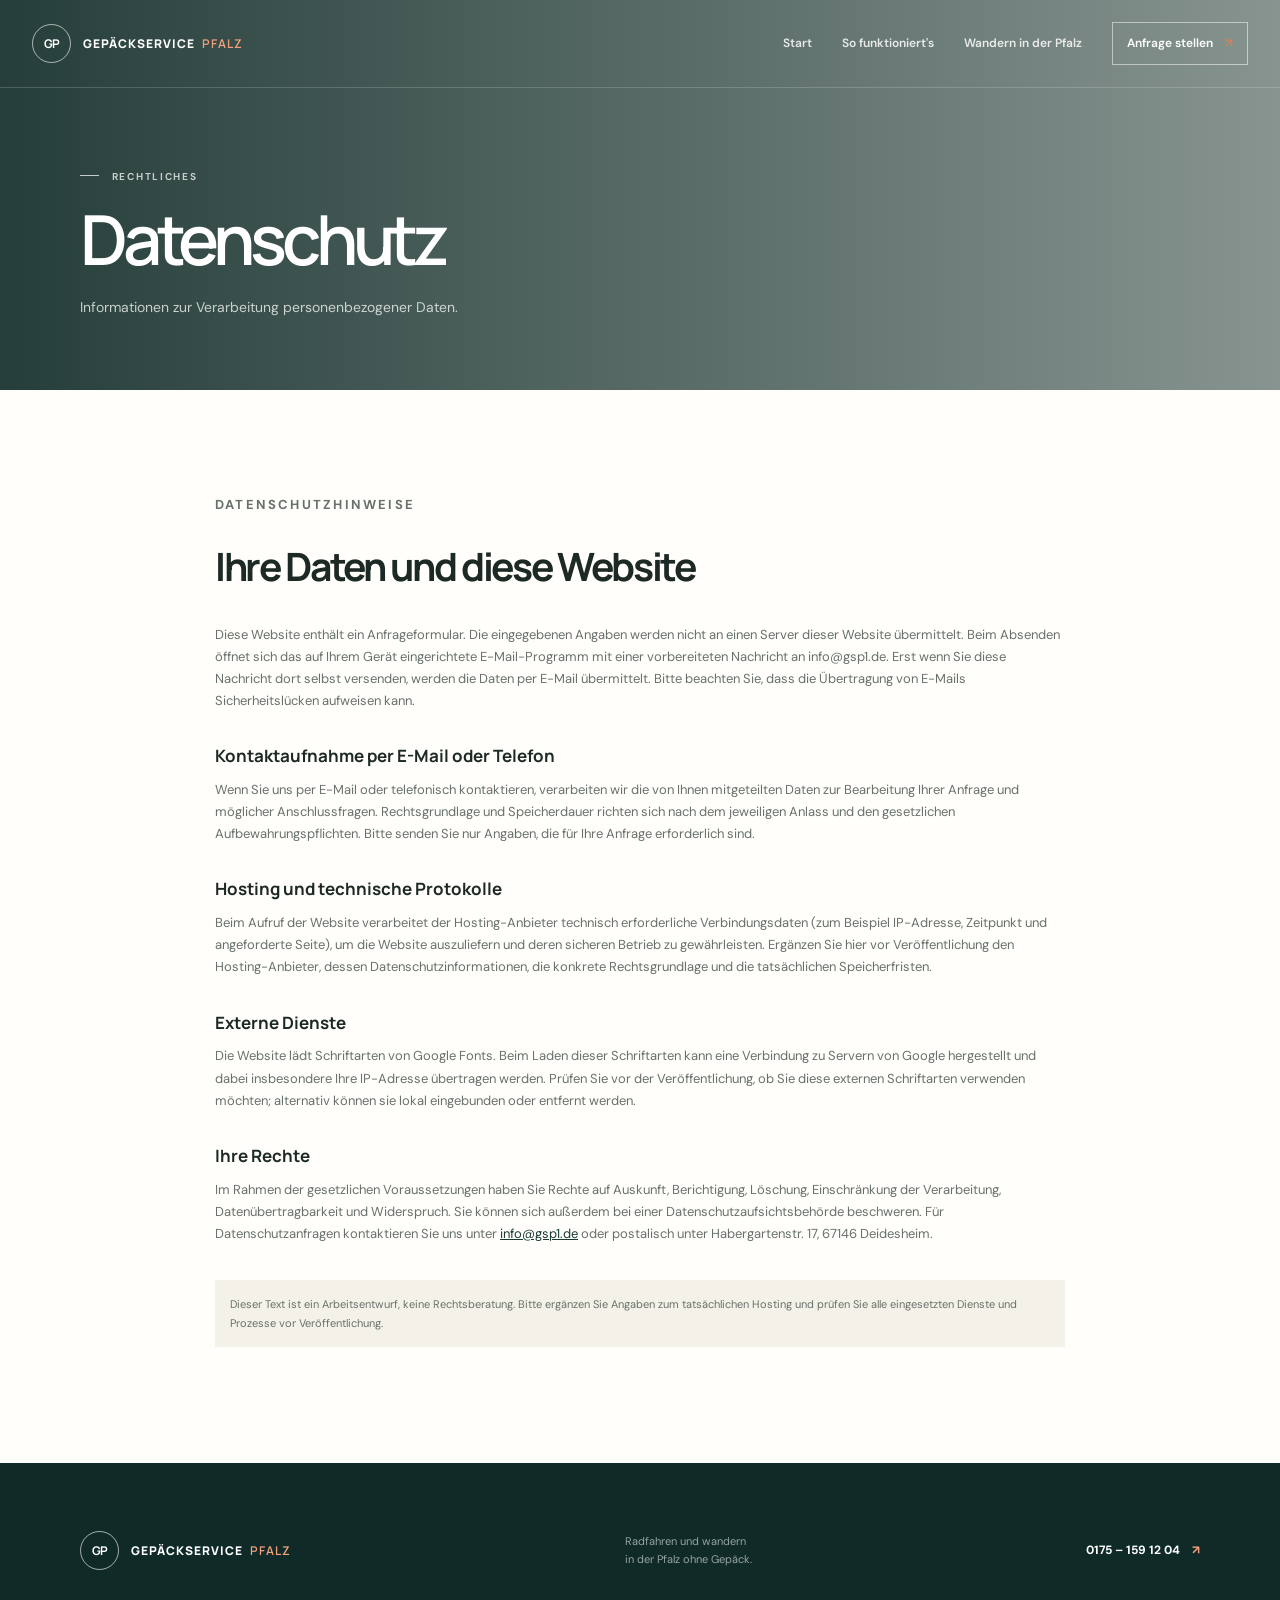
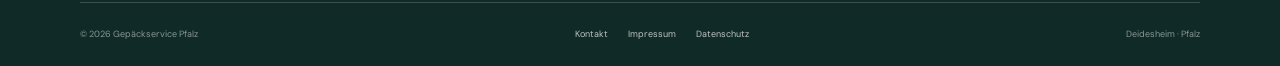
==== datenschutz.html @ d26957d1 "Build professional Pfalz luggage service website from supplied business content" ====
<!doctype html>
<html lang="de">
<head><meta charset="utf-8"><meta name="viewport" content="width=device-width, initial-scale=1"><meta name="theme-color" content="#183b35"><title>Datenschutzhinweise | Gepäckservice Pfalz</title><link rel="preconnect" href="https://fonts.googleapis.com"><link rel="preconnect" href="https://fonts.gstatic.com" crossorigin><link href="https://fonts.googleapis.com/css2?family=DM+Sans:wght@400;500;600;700&family=Manrope:wght@400;500;600;700;800&display=swap" rel="stylesheet"><link rel="stylesheet" href="styles.css"></head>
<body><header class="site-header"><a class="brand" href="index.html" aria-label="Gepäckservice Pfalz – Startseite"><span class="brand-icon" aria-hidden="true">GP</span><span class="brand-copy">GEPÄCKSERVICE <b>PFALZ</b></span></a><button class="menu-toggle" aria-expanded="false" aria-controls="main-nav" aria-label="Navigation öffnen"><span></span><span></span><span></span></button><nav class="main-nav" id="main-nav" aria-label="Hauptnavigation"><a href="index.html">Start</a><a href="leistungen.html">So funktioniert's</a><a href="wandern.html">Wandern in der Pfalz</a><a class="nav-button" href="kontakt.html">Anfrage stellen <span aria-hidden="true">↗</span></a></nav></header>
<main><section class="page-hero legal-hero"><div class="container page-hero-content"><p class="eyebrow eyebrow-light"><span></span> Rechtliches</p><h1>Datenschutz</h1><p>Informationen zur Verarbeitung personenbezogener Daten.</p></div></section><section class="container legal-content section-pad"><p class="eyebrow">Datenschutzhinweise</p><h2>Ihre Daten und diese Website</h2><p>Diese Website enthält ein Anfrageformular. Die eingegebenen Angaben werden nicht an einen Server dieser Website übermittelt. Beim Absenden öffnet sich das auf Ihrem Gerät eingerichtete E-Mail-Programm mit einer vorbereiteten Nachricht an info@gsp1.de. Erst wenn Sie diese Nachricht dort selbst versenden, werden die Daten per E-Mail übermittelt. Bitte beachten Sie, dass die Übertragung von E-Mails Sicherheitslücken aufweisen kann.</p><h3>Kontaktaufnahme per E-Mail oder Telefon</h3><p>Wenn Sie uns per E-Mail oder telefonisch kontaktieren, verarbeiten wir die von Ihnen mitgeteilten Daten zur Bearbeitung Ihrer Anfrage und möglicher Anschlussfragen. Rechtsgrundlage und Speicherdauer richten sich nach dem jeweiligen Anlass und den gesetzlichen Aufbewahrungspflichten. Bitte senden Sie nur Angaben, die für Ihre Anfrage erforderlich sind.</p><h3>Hosting und technische Protokolle</h3><p>Beim Aufruf der Website verarbeitet der Hosting-Anbieter technisch erforderliche Verbindungsdaten (zum Beispiel IP-Adresse, Zeitpunkt und angeforderte Seite), um die Website auszuliefern und deren sicheren Betrieb zu gewährleisten. Ergänzen Sie hier vor Veröffentlichung den Hosting-Anbieter, dessen Datenschutzinformationen, die konkrete Rechtsgrundlage und die tatsächlichen Speicherfristen.</p><h3>Externe Dienste</h3><p>Die Website lädt Schriftarten von Google Fonts. Beim Laden dieser Schriftarten kann eine Verbindung zu Servern von Google hergestellt und dabei insbesondere Ihre IP-Adresse übertragen werden. Prüfen Sie vor der Veröffentlichung, ob Sie diese externen Schriftarten verwenden möchten; alternativ können sie lokal eingebunden oder entfernt werden.</p><h3>Ihre Rechte</h3><p>Im Rahmen der gesetzlichen Voraussetzungen haben Sie Rechte auf Auskunft, Berichtigung, Löschung, Einschränkung der Verarbeitung, Datenübertragbarkeit und Widerspruch. Sie können sich außerdem bei einer Datenschutzaufsichtsbehörde beschweren. Für Datenschutzanfragen kontaktieren Sie uns unter <a href="mailto:info@gsp1.de">info@gsp1.de</a> oder postalisch unter Habergartenstr. 17, 67146 Deidesheim.</p><p class="legal-review">Dieser Text ist ein Arbeitsentwurf, keine Rechtsberatung. Bitte ergänzen Sie Angaben zum tatsächlichen Hosting und prüfen Sie alle eingesetzten Dienste und Prozesse vor Veröffentlichung.</p></section></main>
<footer class="site-footer"><div class="container footer-main"><a class="brand" href="index.html"><span class="brand-icon" aria-hidden="true">GP</span><span class="brand-copy">GEPÄCKSERVICE <b>PFALZ</b></span></a><p>Radfahren und wandern<br>in der Pfalz ohne Gepäck.</p><a class="footer-call" href="tel:+491751591204">0175 – 159 12 04 <span aria-hidden="true">↗</span></a></div><div class="container footer-bottom"><span>© 2026 Gepäckservice Pfalz</span><div><a href="kontakt.html">Kontakt</a><a href="impressum.html">Impressum</a><a href="datenschutz.html">Datenschutz</a></div><span>Deidesheim · Pfalz</span></div></footer><script src="script.js"></script></body></html>
---- styles.css ----
:root{--forest:#183b35;--deep:#102b27;--cream:#f3f1e8;--paper:#fffefa;--coral:#e27b4f;--ink:#1d2925;--muted:#68716b;--line:#dedfd6;--heading:"Manrope",sans-serif;--body:"DM Sans",sans-serif}*{box-sizing:border-box}html{scroll-behavior:smooth}body{margin:0;background:var(--paper);color:var(--ink);font:16px/1.7 var(--body);-webkit-font-smoothing:antialiased}a{color:inherit}.container{width:min(1120px,calc(100% - 64px));margin-inline:auto}.site-header{position:absolute;z-index:5;inset:0 0 auto;display:flex;align-items:center;justify-content:space-between;min-height:88px;padding:0 max(32px,calc((100% - 1320px)/2));border-bottom:1px solid #ffffff2b;color:white}.brand{display:inline-flex;align-items:center;gap:12px;color:inherit;text-decoration:none}.brand-icon{display:grid;width:39px;height:39px;place-items:center;border:1px solid #ffffff9c;border-radius:50%;font:700 12px var(--heading);letter-spacing:-.08em}.brand-copy{font:800 12px var(--heading);letter-spacing:.08em}.brand-copy b{margin-left:5px;color:#f2a17e;font-weight:600}.main-nav{display:flex;align-items:center;gap:30px}.main-nav a{position:relative;color:#ffffffd9;font-size:12px;font-weight:600;text-decoration:none}.main-nav a:not(.nav-button)::after{position:absolute;right:0;bottom:-8px;left:0;height:1px;background:var(--coral);content:"";transform:scaleX(0);transform-origin:left;transition:transform .2s}.main-nav a.active::after,.main-nav a:not(.nav-button):hover::after{transform:scaleX(1)}.main-nav .nav-button{padding:10px 14px;border:1px solid #ffffff83;color:white}.nav-button span,.button span,.footer-call span{margin-left:9px;color:var(--coral)}.menu-toggle{display:none}.hero{position:relative;display:flex;min-height:700px;align-items:center;overflow:hidden;background:var(--deep);color:white}.hero-photo{position:absolute;inset:0;background:linear-gradient(90deg,#102b27ed 0%,#102b2794 49%,#102b272b 100%),url("https://images.unsplash.com/photo-1470252649378-9c29740c9fa8?auto=format&fit=crop&w=2200&q=85") center 55%/cover}.hero-content{position:relative;padding-top:74px}.eyebrow{margin:0 0 18px;color:var(--forest);font-size:10px;font-weight:700;letter-spacing:.17em;line-height:1.5;text-transform:uppercase}.eyebrow-light{color:#ffffffba}.eyebrow>span:first-child{display:inline-block;width:19px;height:1px;margin:0 9px 4px 0;background:currentColor}h1,h2,h3,p{margin-top:0}h1,h2,h3{font-family:var(--heading)}.hero h1,.page-hero h1{margin:0;font-size:clamp(50px,7vw,83px);font-weight:600;letter-spacing:-.075em;line-height:1.06}.hero h1 em,.page-hero h1 em,h2 em{color:var(--coral);font-style:normal}.hero-lead{max-width:460px;margin:26px 0 0;color:#ffffffc9;font-size:17px}.hero-actions{display:flex;align-items:center;gap:28px;margin-top:32px}.button{display:inline-flex;min-height:49px;align-items:center;justify-content:center;padding:0 20px;border:0;border-radius:1px;font:700 12px var(--body);text-decoration:none;cursor:pointer;transition:transform .2s,background .2s}.button:hover{transform:translateY(-2px)}.button-coral{background:var(--coral);color:white}.button-coral:hover{background:#d66b41}.button-light{background:var(--cream);color:var(--forest)}.button-light span{color:var(--coral)}.link-light{color:white;font-size:12px;font-weight:700;text-decoration:none}.link-light span{margin-left:8px;color:#f2a17e}.hero-caption{position:absolute;right:max(32px,calc((100% - 1320px)/2));bottom:50px;display:flex;align-items:center;gap:12px;color:#ffffffc2;font-size:10px;letter-spacing:.04em}.hero-caption span{width:30px;height:1px;background:var(--coral)}.hero-count{position:absolute;bottom:50px;left:max(32px,calc((100% - 1320px)/2));display:flex;align-items:center;gap:10px;color:#ffffffa8;font-size:10px;letter-spacing:.12em}.hero-count i{width:36px;height:1px;background:#ffffff75}.section-pad{padding-block:105px}.intro{display:grid;grid-template-columns:1fr 2fr .65fr;gap:35px;align-items:start}.section-kicker{display:flex;flex-direction:column;gap:32px}.section-kicker .eyebrow{margin-top:5px}.micro-label{color:#9a9d92;font-size:9px;letter-spacing:.12em}.intro h2,.section-heading h2,.how-grid h2,.season h2,.route-inner h2,.service-intro h2,.booking-grid h2,.contact-details h2,.inquiry-form h2,.hiking-content h2,.hiking-note h2{margin-bottom:0;font-size:clamp(37px,4vw,54px);font-weight:600;letter-spacing:-.07em;line-height:1.13}.intro-main>p{max-width:590px;margin:24px 0;color:var(--muted);font-size:14px}.text-link{color:var(--forest);font-size:12px;font-weight:700;text-decoration:none}.text-link span{margin-left:8px;color:var(--coral);transition:transform .2s}.text-link:hover span{display:inline-block;transform:translateX(4px)}.intro-aside{align-self:end;padding:20px 0 4px 23px;border-left:1px solid var(--line)}.spark{color:var(--coral);font-size:26px}.intro-aside p{margin:8px 0 0;color:var(--forest);font:700 13px/1.5 var(--heading)}.benefits{background:var(--cream)}.section-heading{display:flex;align-items:end;justify-content:space-between;margin-bottom:44px}.section-heading .eyebrow{margin-bottom:13px}.heading-note{max-width:270px;margin:0 0 7px;color:var(--muted);font-size:13px}.benefit-grid{display:grid;grid-template-columns:repeat(3,1fr);gap:22px}.benefit{position:relative;min-height:245px;padding:26px 25px;background:var(--paper)}.benefit-no{position:absolute;top:24px;right:23px;color:#9a9d92;font-size:10px;letter-spacing:.1em}.benefit-icon{display:block;margin:10px 0 28px;color:var(--coral);font-size:28px}.benefit h3,.steps h3{margin-bottom:9px;font-size:17px;letter-spacing:-.04em}.benefit p,.steps p{margin:0;color:var(--muted);font-size:12px}.how-section,.booking-band,.contact-strip,.hiking-note{background:var(--forest);color:white}.how-grid{display:grid;grid-template-columns:1fr 1fr;gap:100px;align-items:center}.how-grid .eyebrow{margin-bottom:15px}.how-copy{max-width:430px;margin:22px 0 24px;color:#ffffffad;font-size:13px}.steps{border-top:1px solid #ffffff45}.steps article{display:grid;grid-template-columns:36px 1fr;gap:17px;padding:20px 0;border-bottom:1px solid #ffffff45}.steps article>span,.timeline article>span{padding-top:2px;color:#f2a17e;font-size:10px;font-weight:700;letter-spacing:.12em}.steps h3{color:white}.steps p{color:#ffffffa8}.season{display:grid;grid-template-columns:.6fr 1.15fr 1fr;gap:44px;align-items:center}.season-mark{display:grid;width:108px;height:108px;place-items:center;border:1px solid #d5d9cd;border-radius:50%;color:var(--forest);font:700 13px var(--heading);letter-spacing:.06em}.season h2{font-size:clamp(34px,3.8vw,47px)}.season .eyebrow{margin-bottom:12px}.season-copy p{margin:0 0 17px;color:var(--muted);font-size:13px}.route-band{padding:85px 0;background:#f0eee3}.route-inner{display:grid;grid-template-columns:1fr 1fr;gap:70px;align-items:center}.route-inner .eyebrow{margin-bottom:13px}.route-inner h2{font-size:clamp(38px,4vw,51px)}.route-inner>div:first-child>p:not(.eyebrow){max-width:470px;margin:20px 0;color:var(--muted);font-size:13px}.route-graphic{position:relative;min-height:330px;overflow:hidden;background:#e6e8d5}.route-graphic::before{position:absolute;inset:-20% 5%;border:28px solid #c8d89c;border-radius:48% 58% 45% 50%;content:"";transform:rotate(-30deg)}.route-graphic::after{position:absolute;inset:-15% -22% 10% 47%;border:2px solid #b5c8d1;border-radius:50%;content:"";transform:rotate(-25deg)}.route-label{position:absolute;z-index:2;color:#56614e;font-size:9px;font-weight:700;letter-spacing:.08em}.route-north{top:12%;left:17%}.route-mid{top:48%;left:38%;transform:rotate(-53deg)}.route-south{right:7%;bottom:12%;font-size:8px}.route-dot{position:absolute;z-index:3;width:12px;height:12px;border:3px solid white;border-radius:50%;background:var(--coral);box-shadow:0 1px 5px #0003}.dot-north{top:22%;left:27%}.dot-mid{top:52%;left:51%}.dot-south{right:18%;bottom:21%}.route-line{position:absolute;top:25%;left:29%;width:48%;height:49%;border-right:2px dashed var(--forest);border-bottom:2px dashed var(--forest);border-radius:0 0 65% 0;transform:rotate(-12deg)}.quote-cta{padding:57px 0;background:var(--deep);color:white}.quote-inner{display:grid;grid-template-columns:65px 1fr auto;gap:20px;align-items:center}.quote-symbol{color:var(--coral);font:90px/.9 Georgia,serif}.quote-inner>p{margin:0;font:600 clamp(21px,2.7vw,33px)/1.35 var(--heading);letter-spacing:-.05em}.quote-inner>p em{color:#f2a17e;font-style:normal}.partner{display:flex;min-height:100px;align-items:center;justify-content:center;gap:12px;border-bottom:1px solid var(--line)}.partner p{margin:0;color:var(--muted);font-size:11px}.partner a{color:var(--forest);font-size:12px;font-weight:700;text-decoration:none}.partner a span{color:var(--coral)}.site-footer{padding-top:35px;background:var(--deep);color:white}.footer-main{display:flex;min-height:105px;align-items:center;justify-content:space-between;border-bottom:1px solid #ffffff2c}.footer-main>p{margin:0;color:#ffffff91;font-size:11px}.footer-call{font-size:12px;font-weight:700;text-decoration:none}.footer-call span{color:#f2a17e}.footer-bottom{display:flex;min-height:63px;align-items:center;justify-content:space-between;color:#ffffff80;font-size:9px}.footer-bottom>div{display:flex;gap:20px}.footer-bottom a{color:#ffffffb8;text-decoration:none}.page-hero{position:relative;display:flex;min-height:500px;align-items:flex-end;overflow:hidden;padding:145px 0 70px;background:linear-gradient(90deg,#102b27e8,#102b2780),url("https://images.unsplash.com/photo-1470252649378-9c29740c9fa8?auto=format&fit=crop&w=2000&q=80") center 53%/cover;color:white}.page-hero-content{position:relative}.page-hero h1{font-size:clamp(47px,6vw,69px)}.page-hero-content>p:not(.eyebrow){max-width:480px;margin:21px 0 0;color:#ffffffbd;font-size:14px}.page-number{position:absolute;right:0;bottom:0;color:#ffffff9c;font-size:9px;letter-spacing:.14em}.service-detail{display:grid;grid-template-columns:.8fr 1.2fr;gap:90px}.service-intro .eyebrow{margin-bottom:14px}.service-intro>p:not(.eyebrow){max-width:390px;margin-top:23px;color:var(--muted);font-size:13px}.timeline{border-top:1px solid var(--line)}.timeline article{display:grid;grid-template-columns:40px 1fr;gap:20px;padding:25px 0;border-bottom:1px solid var(--line)}.timeline h3{margin-bottom:7px;font-size:17px}.timeline p{margin-bottom:9px;color:var(--muted);font-size:12px}.timeline small{color:var(--forest);font-size:10px;font-weight:700}.booking-grid{display:grid;grid-template-columns:1fr 1fr;gap:90px;align-items:center;padding-block:75px}.booking-grid .eyebrow{margin-bottom:13px}.booking-grid>div:last-child>p{color:#ffffffb3;font-size:13px}.booking-grid .button{margin-top:7px}.advantage-list{max-width:850px;margin-left:auto;border-top:1px solid var(--line)}.advantage-list article{display:grid;grid-template-columns:54px 1fr;gap:18px;padding:20px 0;border-bottom:1px solid var(--line)}.advantage-list article>span{color:var(--coral);font-size:10px;font-weight:700}.advantage-list p{max-width:700px;margin:0;color:var(--muted);font-size:13px}.contact-strip{padding:58px 0}.contact-strip-inner{display:flex;align-items:center;justify-content:space-between}.contact-strip .eyebrow{margin-bottom:10px}.contact-strip h2{font-size:39px}.contact-layout{display:grid;grid-template-columns:.75fr 1.25fr;gap:75px;align-items:start}.contact-details h2{margin-bottom:20px}.contact-details>p:not(.eyebrow){color:var(--muted);font-size:13px}.contact-detail{position:relative;display:block;padding:18px 34px 18px 0;border-bottom:1px solid var(--line);text-decoration:none}.contact-detail>span,.address-block>span{display:block;margin-bottom:4px;color:#858b82;font-size:9px;font-weight:700;letter-spacing:.12em}.contact-detail strong{color:var(--forest);font:700 15px var(--heading)}.contact-detail i{position:absolute;right:3px;bottom:20px;color:var(--coral);font-style:normal}.address-block{padding-top:19px}.address-block p{margin:5px 0;color:var(--forest);font-size:13px}.contact-hours{margin-top:22px;padding:16px;background:var(--cream);font-size:11px!important}.contact-hours b{color:var(--forest)}.inquiry-form{padding:34px;background:var(--cream)}.inquiry-form .eyebrow{margin-bottom:9px}.inquiry-form h2{margin-bottom:26px;font-size:35px}.form-grid{display:grid;grid-template-columns:1fr 1fr;gap:0 16px}.form-row{margin-bottom:16px}.form-wide{grid-column:1/-1}.form-row label{display:block;margin-bottom:6px;color:var(--forest);font-size:11px;font-weight:700}.form-row label span{color:var(--coral)}.form-row input,.form-row textarea{display:block;width:100%;padding:11px 12px;border:1px solid #d5d7cd;border-radius:0;outline:none;background:var(--paper);color:var(--ink);font:13px var(--body)}.form-row input:focus,.form-row textarea:focus{border-color:var(--forest);box-shadow:0 0 0 2px #183b3514}.form-row textarea{resize:vertical}.form-privacy{margin:0 0 16px;color:var(--muted);font-size:10px}.form-status{margin:12px 0 0;color:var(--forest);font-size:11px}.hiking-hero{background-image:linear-gradient(90deg,#102b27e8,#102b2770),url("https://images.unsplash.com/photo-1470770841072-f978cf4d019e?auto=format&fit=crop&w=2000&q=80")}.hiking-content{display:grid;grid-template-columns:.9fr 1.1fr;gap:90px}.hiking-content>div:last-child p{color:var(--muted);font-size:13px}.hiking-content .text-link{display:inline-block;margin-top:6px}.hiking-note{padding:65px 0}.hiking-note-inner{display:grid;grid-template-columns:50px 1fr auto;gap:20px;align-items:center}.hiking-note h2{font-size:clamp(30px,3.6vw,43px)}.author-note{padding-block:25px}.author-note p{margin:0;color:var(--muted);font-size:10px}.legal-hero{min-height:390px}.legal-content{max-width:850px}.legal-content h2{margin-bottom:25px;font-size:39px;letter-spacing:-.06em}.legal-content h3{margin:30px 0 8px;font-size:17px}.legal-content p{color:var(--muted);font-size:13px}.legal-content a{color:var(--forest)}.legal-review{margin-top:35px;padding:15px;background:var(--cream);font-size:11px!important}
@media(max-width:850px){.container{width:min(100% - 44px,680px)}.site-header{padding:0 22px}.main-nav{gap:17px}.main-nav a{font-size:10px}.intro{grid-template-columns:.7fr 1.7fr}.intro-aside{grid-column:2}.benefit-grid{grid-template-columns:1fr 1fr}.benefit:last-child{grid-column:1/-1;min-height:190px}.how-grid{gap:45px}.season{grid-template-columns:.45fr 1fr 1fr;gap:25px}.route-inner{gap:35px}.service-detail{gap:45px}.contact-layout{gap:35px}.hiking-content{gap:45px}}
@media(max-width:620px){.container{width:calc(100% - 40px)}.site-header{min-height:68px;padding:10px 20px;align-items:center}.brand-icon{width:34px;height:34px;font-size:11px}.brand-copy{font-size:10px}.menu-toggle{display:flex;width:38px;height:36px;flex-direction:column;align-items:center;justify-content:center;gap:5px;border:1px solid #ffffff83;background:transparent}.menu-toggle span{width:16px;height:1px;background:white}.main-nav{position:absolute;top:68px;right:0;left:0;display:none;align-items:stretch;flex-direction:column;gap:0;padding:8px 20px 17px;background:var(--deep)}.main-nav.open{display:flex}.main-nav a{padding:10px 0;font-size:12px}.main-nav .nav-button{margin-top:6px;padding:9px}.hero{min-height:650px}.hero-photo{background-position:58% center}.hero-content{padding-top:94px}.hero h1,.page-hero h1{font-size:49px}.hero-lead{max-width:360px;font-size:15px}.hero-actions{align-items:flex-start;flex-direction:column;gap:17px}.hero-caption{right:20px;bottom:31px;font-size:8px}.hero-count{bottom:34px;left:20px}.section-pad{padding-block:68px}.intro{display:block}.section-kicker{flex-direction:row;justify-content:space-between;margin-bottom:31px}.micro-label{font-size:8px}.intro-aside{margin-top:30px}.section-heading{align-items:flex-start;flex-direction:column;gap:15px}.heading-note{margin:0}.benefit-grid{grid-template-columns:1fr}.benefit,.benefit:last-child{grid-column:auto;min-height:200px}.how-grid{grid-template-columns:1fr;gap:38px}.season{grid-template-columns:65px 1fr;gap:20px}.season-mark{width:62px;height:62px;font-size:10px}.season-copy{grid-column:2}.route-band{padding:60px 0}.route-inner{grid-template-columns:1fr;gap:30px}.route-graphic{min-height:260px}.quote-cta{padding:40px 0}.quote-inner{grid-template-columns:35px 1fr;gap:12px}.quote-symbol{font-size:58px}.quote-inner>p{font-size:23px}.quote-inner .button{grid-column:2;justify-self:start}.partner{align-items:flex-start;flex-direction:column;justify-content:center;gap:2px;padding:20px 0}.footer-main{align-items:flex-start;flex-direction:column;gap:17px;padding:25px 0}.footer-bottom{align-items:flex-start;flex-direction:column;gap:12px;padding:17px 0}.footer-bottom>div{flex-wrap:wrap;gap:15px}.page-hero{min-height:460px;padding:125px 0 65px}.page-number{right:0;bottom:-36px;font-size:8px}.service-detail,.booking-grid,.hiking-content{grid-template-columns:1fr;gap:35px}.booking-grid{padding-block:60px}.contact-strip-inner{align-items:flex-start;flex-direction:column;gap:22px}.contact-strip h2{font-size:34px}.contact-layout{grid-template-columns:1fr;gap:40px}.inquiry-form{padding:24px 18px}.form-grid{grid-template-columns:1fr}.form-wide{grid-column:auto}.inquiry-form h2{font-size:30px}.hiking-note{padding:45px 0}.hiking-note-inner{grid-template-columns:32px 1fr;gap:12px}.hiking-note .button{grid-column:2;justify-self:start}.legal-content h2{font-size:32px}.legal-hero{min-height:350px}}
@media(prefers-reduced-motion:reduce){*,*::before,*::after{scroll-behavior:auto!important;transition-duration:.01ms!important}}
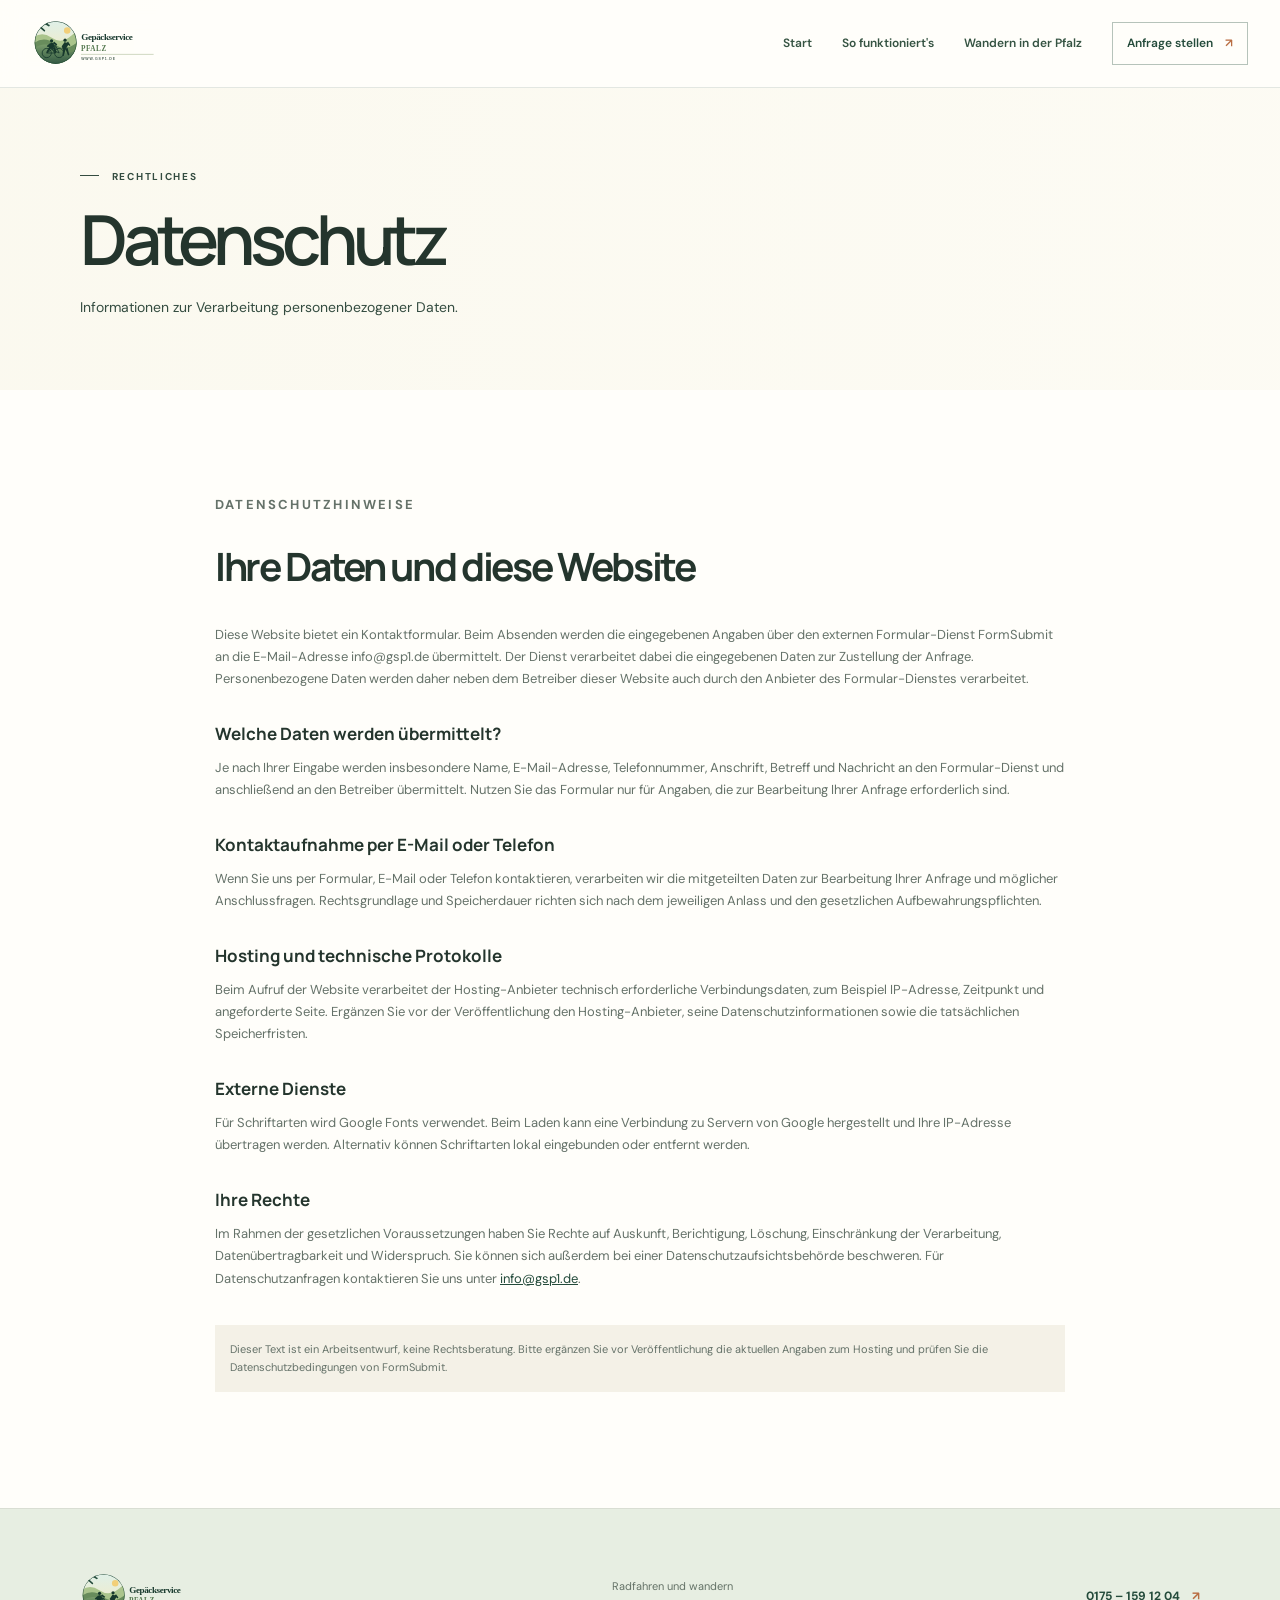
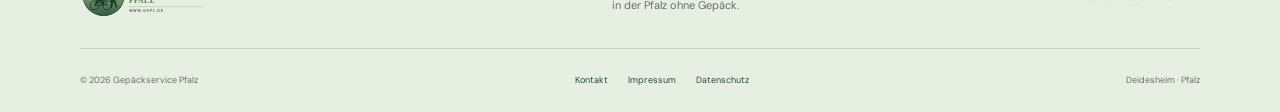
==== commit d4b6eb8d: "Configure server-side email delivery for the contact form with FormSubmit" ====
--- a/datenschutz.html
+++ b/datenschutz.html
@@ -2,5 +2,5 @@
 <html lang="de">
 <head><meta charset="utf-8"><meta name="viewport" content="width=device-width, initial-scale=1"><meta name="theme-color" content="#183b35"><title>Datenschutzhinweise | Gepäckservice Pfalz</title><link rel="preconnect" href="https://fonts.googleapis.com"><link rel="preconnect" href="https://fonts.gstatic.com" crossorigin><link href="https://fonts.googleapis.com/css2?family=DM+Sans:wght@400;500;600;700&family=Manrope:wght@400;500;600;700;800&display=swap" rel="stylesheet"><link rel="stylesheet" href="styles.css"></head>
 <body><header class="site-header"><a class="brand" href="index.html" aria-label="Gepäckservice Pfalz – Startseite"><span class="brand-icon" aria-hidden="true">GP</span><span class="brand-copy">GEPÄCKSERVICE <b>PFALZ</b></span></a><button class="menu-toggle" aria-expanded="false" aria-controls="main-nav" aria-label="Navigation öffnen"><span></span><span></span><span></span></button><nav class="main-nav" id="main-nav" aria-label="Hauptnavigation"><a href="index.html">Start</a><a href="leistungen.html">So funktioniert's</a><a href="wandern.html">Wandern in der Pfalz</a><a class="nav-button" href="kontakt.html">Anfrage stellen <span aria-hidden="true">↗</span></a></nav></header>
-<main><section class="page-hero legal-hero"><div class="container page-hero-content"><p class="eyebrow eyebrow-light"><span></span> Rechtliches</p><h1>Datenschutz</h1><p>Informationen zur Verarbeitung personenbezogener Daten.</p></div></section><section class="container legal-content section-pad"><p class="eyebrow">Datenschutzhinweise</p><h2>Ihre Daten und diese Website</h2><p>Diese Website enthält ein Anfrageformular. Die eingegebenen Angaben werden nicht an einen Server dieser Website übermittelt. Beim Absenden öffnet sich das auf Ihrem Gerät eingerichtete E-Mail-Programm mit einer vorbereiteten Nachricht an info@gsp1.de. Erst wenn Sie diese Nachricht dort selbst versenden, werden die Daten per E-Mail übermittelt. Bitte beachten Sie, dass die Übertragung von E-Mails Sicherheitslücken aufweisen kann.</p><h3>Kontaktaufnahme per E-Mail oder Telefon</h3><p>Wenn Sie uns per E-Mail oder telefonisch kontaktieren, verarbeiten wir die von Ihnen mitgeteilten Daten zur Bearbeitung Ihrer Anfrage und möglicher Anschlussfragen. Rechtsgrundlage und Speicherdauer richten sich nach dem jeweiligen Anlass und den gesetzlichen Aufbewahrungspflichten. Bitte senden Sie nur Angaben, die für Ihre Anfrage erforderlich sind.</p><h3>Hosting und technische Protokolle</h3><p>Beim Aufruf der Website verarbeitet der Hosting-Anbieter technisch erforderliche Verbindungsdaten (zum Beispiel IP-Adresse, Zeitpunkt und angeforderte Seite), um die Website auszuliefern und deren sicheren Betrieb zu gewährleisten. Ergänzen Sie hier vor Veröffentlichung den Hosting-Anbieter, dessen Datenschutzinformationen, die konkrete Rechtsgrundlage und die tatsächlichen Speicherfristen.</p><h3>Externe Dienste</h3><p>Die Website lädt Schriftarten von Google Fonts. Beim Laden dieser Schriftarten kann eine Verbindung zu Servern von Google hergestellt und dabei insbesondere Ihre IP-Adresse übertragen werden. Prüfen Sie vor der Veröffentlichung, ob Sie diese externen Schriftarten verwenden möchten; alternativ können sie lokal eingebunden oder entfernt werden.</p><h3>Ihre Rechte</h3><p>Im Rahmen der gesetzlichen Voraussetzungen haben Sie Rechte auf Auskunft, Berichtigung, Löschung, Einschränkung der Verarbeitung, Datenübertragbarkeit und Widerspruch. Sie können sich außerdem bei einer Datenschutzaufsichtsbehörde beschweren. Für Datenschutzanfragen kontaktieren Sie uns unter <a href="mailto:info@gsp1.de">info@gsp1.de</a> oder postalisch unter Habergartenstr. 17, 67146 Deidesheim.</p><p class="legal-review">Dieser Text ist ein Arbeitsentwurf, keine Rechtsberatung. Bitte ergänzen Sie Angaben zum tatsächlichen Hosting und prüfen Sie alle eingesetzten Dienste und Prozesse vor Veröffentlichung.</p></section></main>
+<main><section class="page-hero legal-hero"><div class="container page-hero-content"><p class="eyebrow eyebrow-light"><span></span> Rechtliches</p><h1>Datenschutz</h1><p>Informationen zur Verarbeitung personenbezogener Daten.</p></div></section><section class="container legal-content section-pad"><p class="eyebrow">Datenschutzhinweise</p><h2>Ihre Daten und diese Website</h2><p>Diese Website bietet ein Kontaktformular. Beim Absenden werden die eingegebenen Angaben über den externen Formular-Dienst FormSubmit an die E-Mail-Adresse info@gsp1.de übermittelt. Der Dienst verarbeitet dabei die eingegebenen Daten zur Zustellung der Anfrage. Personenbezogene Daten werden daher neben dem Betreiber dieser Website auch durch den Anbieter des Formular-Dienstes verarbeitet.</p><h3>Welche Daten werden übermittelt?</h3><p>Je nach Ihrer Eingabe werden insbesondere Name, E-Mail-Adresse, Telefonnummer, Anschrift, Betreff und Nachricht an den Formular-Dienst und anschließend an den Betreiber übermittelt. Nutzen Sie das Formular nur für Angaben, die zur Bearbeitung Ihrer Anfrage erforderlich sind.</p><h3>Kontaktaufnahme per E-Mail oder Telefon</h3><p>Wenn Sie uns per Formular, E-Mail oder Telefon kontaktieren, verarbeiten wir die mitgeteilten Daten zur Bearbeitung Ihrer Anfrage und möglicher Anschlussfragen. Rechtsgrundlage und Speicherdauer richten sich nach dem jeweiligen Anlass und den gesetzlichen Aufbewahrungspflichten.</p><h3>Hosting und technische Protokolle</h3><p>Beim Aufruf der Website verarbeitet der Hosting-Anbieter technisch erforderliche Verbindungsdaten, zum Beispiel IP-Adresse, Zeitpunkt und angeforderte Seite. Ergänzen Sie vor der Veröffentlichung den Hosting-Anbieter, seine Datenschutzinformationen sowie die tatsächlichen Speicherfristen.</p><h3>Externe Dienste</h3><p>Für Schriftarten wird Google Fonts verwendet. Beim Laden kann eine Verbindung zu Servern von Google hergestellt und Ihre IP-Adresse übertragen werden. Alternativ können Schriftarten lokal eingebunden oder entfernt werden.</p><h3>Ihre Rechte</h3><p>Im Rahmen der gesetzlichen Voraussetzungen haben Sie Rechte auf Auskunft, Berichtigung, Löschung, Einschränkung der Verarbeitung, Datenübertragbarkeit und Widerspruch. Sie können sich außerdem bei einer Datenschutzaufsichtsbehörde beschweren. Für Datenschutzanfragen kontaktieren Sie uns unter <a href="mailto:info@gsp1.de">info@gsp1.de</a>.</p><p class="legal-review">Dieser Text ist ein Arbeitsentwurf, keine Rechtsberatung. Bitte ergänzen Sie vor Veröffentlichung die aktuellen Angaben zum Hosting und prüfen Sie die Datenschutzbedingungen von FormSubmit.</p></section></main>
 <footer class="site-footer"><div class="container footer-main"><a class="brand" href="index.html"><span class="brand-icon" aria-hidden="true">GP</span><span class="brand-copy">GEPÄCKSERVICE <b>PFALZ</b></span></a><p>Radfahren und wandern<br>in der Pfalz ohne Gepäck.</p><a class="footer-call" href="tel:+491751591204">0175 – 159 12 04 <span aria-hidden="true">↗</span></a></div><div class="container footer-bottom"><span>© 2026 Gepäckservice Pfalz</span><div><a href="kontakt.html">Kontakt</a><a href="impressum.html">Impressum</a><a href="datenschutz.html">Datenschutz</a></div><span>Deidesheim · Pfalz</span></div></footer><script src="script.js"></script></body></html>
